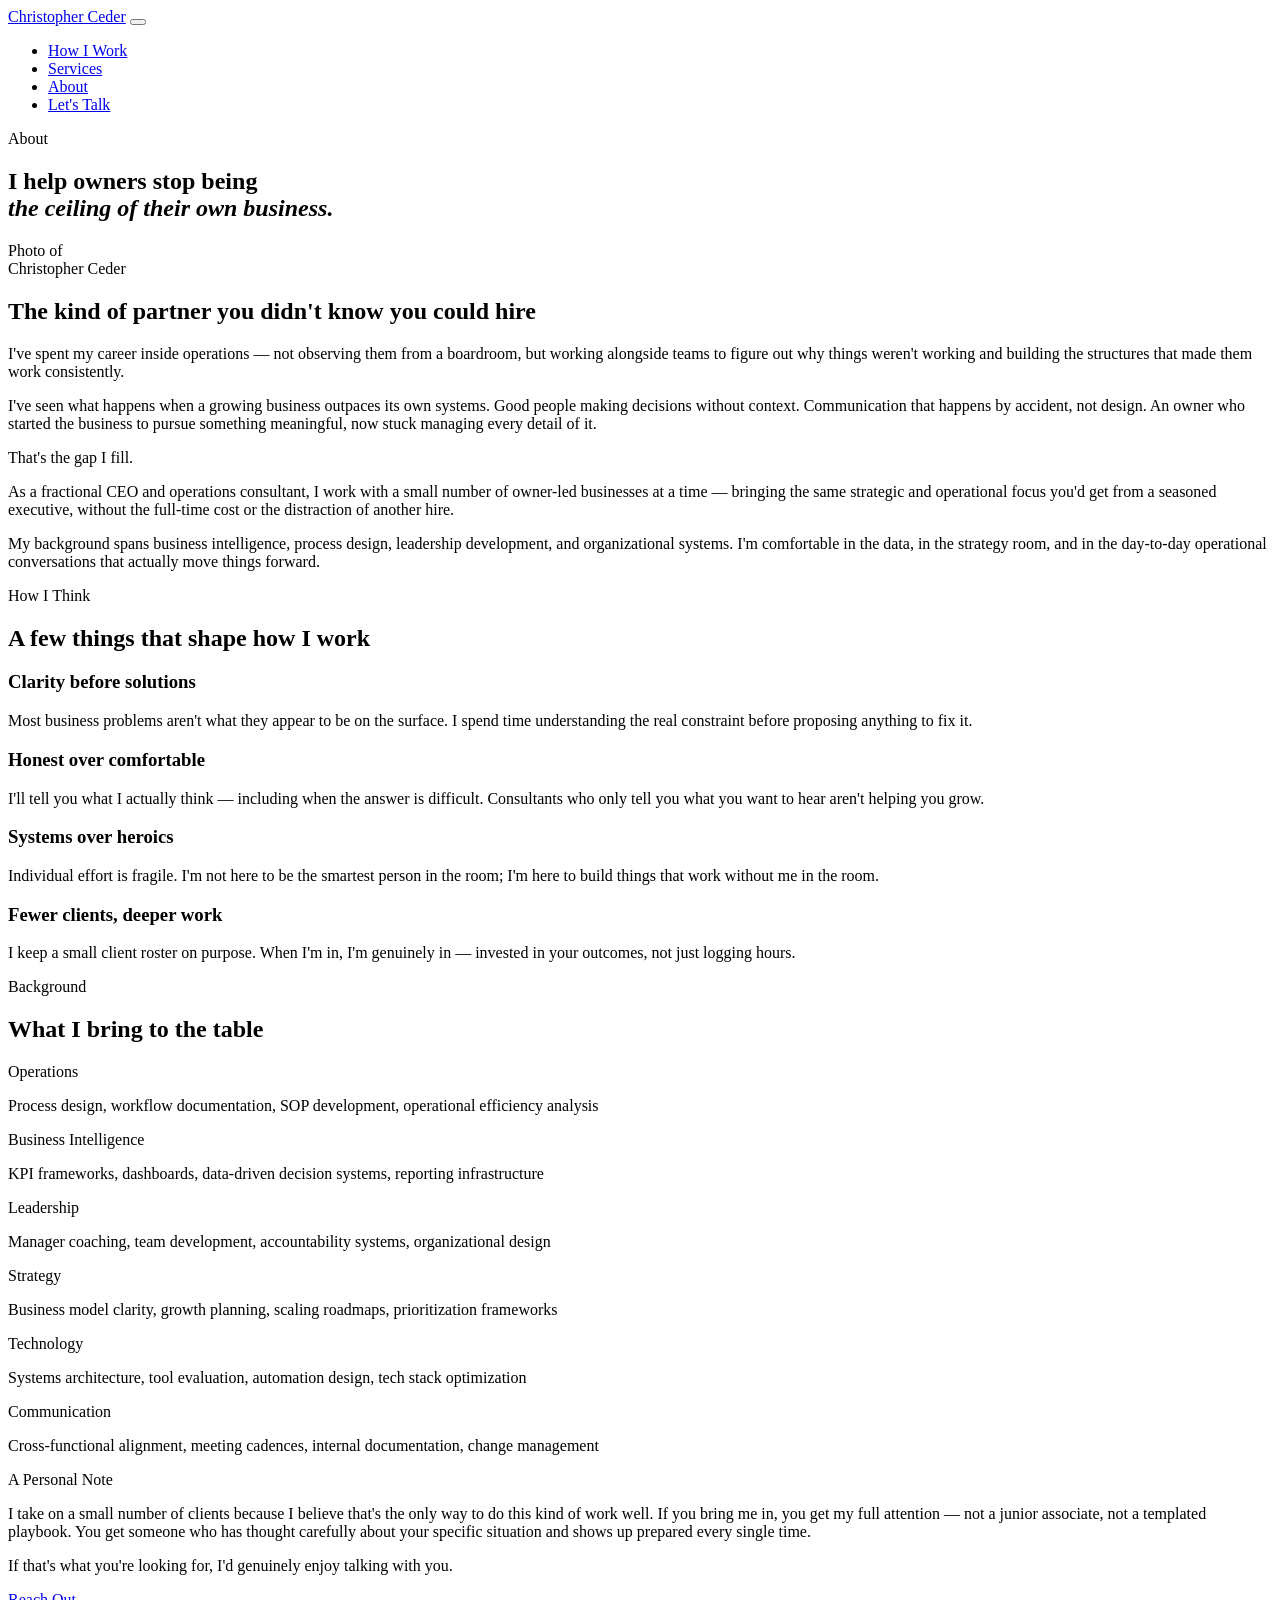
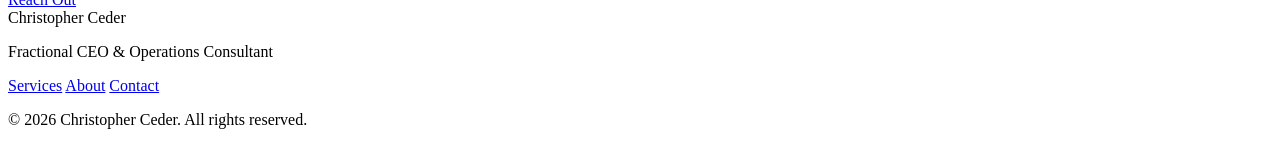
==== about.html @ 03331982 "Add files via upload" ====
<!DOCTYPE html>
<html lang="en">
<head>
  <meta charset="UTF-8" />
  <meta name="viewport" content="width=device-width, initial-scale=1.0" />
  <title>About — Christopher Ceder</title>
  <meta name="description" content="Learn about Christopher Ceder's background in operations, leadership, and fractional executive consulting." />
  <link rel="stylesheet" href="css/style.css" />
  <link rel="preconnect" href="https://fonts.googleapis.com" />
  <link rel="preconnect" href="https://fonts.gstatic.com" crossorigin />
  <link href="https://fonts.googleapis.com/css2?family=Fraunces:ital,opsz,wght@0,9..144,300;0,9..144,400;0,9..144,600;1,9..144,300&family=Inter:wght@400;500;600&display=swap" rel="stylesheet" />
</head>
<body>

  <header class="nav-wrap" id="nav">
    <nav class="nav-inner">
      <a href="index.html" class="logo">Christopher Ceder</a>
      <button class="nav-toggle" aria-label="Open menu" aria-expanded="false">
        <span></span><span></span><span></span>
      </button>
      <ul class="nav-links">
        <li><a href="index.html#how-i-work">How I Work</a></li>
        <li><a href="services.html">Services</a></li>
        <li><a href="about.html" class="active">About</a></li>
        <li><a href="contact.html" class="nav-cta">Let's Talk</a></li>
      </ul>
    </nav>
  </header>

  <main>

    <section class="page-hero">
      <div class="container">
        <p class="eyebrow">About</p>
        <h1>I help owners stop being<br /><em>the ceiling of their own business.</em></h1>
      </div>
    </section>

    <section class="about-full">
      <div class="container">
        <div class="about-full-grid">
          <div class="about-full-img">
            <div class="img-frame large">
              <span>Photo of<br/>Christopher Ceder</span>
            </div>
          </div>
          <div class="about-full-text">
            <h2>The kind of partner you didn't know you could hire</h2>
            <p>I've spent my career inside operations — not observing them from a boardroom, but working alongside teams to figure out why things weren't working and building the structures that made them work consistently.</p>
            <p>I've seen what happens when a growing business outpaces its own systems. Good people making decisions without context. Communication that happens by accident, not design. An owner who started the business to pursue something meaningful, now stuck managing every detail of it.</p>
            <p>That's the gap I fill.</p>
            <p>As a fractional CEO and operations consultant, I work with a small number of owner-led businesses at a time — bringing the same strategic and operational focus you'd get from a seasoned executive, without the full-time cost or the distraction of another hire.</p>
            <p>My background spans business intelligence, process design, leadership development, and organizational systems. I'm comfortable in the data, in the strategy room, and in the day-to-day operational conversations that actually move things forward.</p>
          </div>
        </div>
      </div>
    </section>

    <!-- VALUES / PRINCIPLES -->
    <section class="principles">
      <div class="container">
        <div class="section-header">
          <p class="eyebrow">How I Think</p>
          <h2>A few things that shape how I work</h2>
        </div>
        <div class="principles-grid">
          <div class="principle-item">
            <h3>Clarity before solutions</h3>
            <p>Most business problems aren't what they appear to be on the surface. I spend time understanding the real constraint before proposing anything to fix it.</p>
          </div>
          <div class="principle-item">
            <h3>Honest over comfortable</h3>
            <p>I'll tell you what I actually think — including when the answer is difficult. Consultants who only tell you what you want to hear aren't helping you grow.</p>
          </div>
          <div class="principle-item">
            <h3>Systems over heroics</h3>
            <p>Individual effort is fragile. I'm not here to be the smartest person in the room; I'm here to build things that work without me in the room.</p>
          </div>
          <div class="principle-item">
            <h3>Fewer clients, deeper work</h3>
            <p>I keep a small client roster on purpose. When I'm in, I'm genuinely in — invested in your outcomes, not just logging hours.</p>
          </div>
        </div>
      </div>
    </section>

    <!-- WHAT I BRING -->
    <section class="what-i-bring">
      <div class="container">
        <div class="section-header">
          <p class="eyebrow">Background</p>
          <h2>What I bring to the table</h2>
        </div>
        <div class="bring-grid">
          <div class="bring-item">
            <span class="bring-label">Operations</span>
            <p>Process design, workflow documentation, SOP development, operational efficiency analysis</p>
          </div>
          <div class="bring-item">
            <span class="bring-label">Business Intelligence</span>
            <p>KPI frameworks, dashboards, data-driven decision systems, reporting infrastructure</p>
          </div>
          <div class="bring-item">
            <span class="bring-label">Leadership</span>
            <p>Manager coaching, team development, accountability systems, organizational design</p>
          </div>
          <div class="bring-item">
            <span class="bring-label">Strategy</span>
            <p>Business model clarity, growth planning, scaling roadmaps, prioritization frameworks</p>
          </div>
          <div class="bring-item">
            <span class="bring-label">Technology</span>
            <p>Systems architecture, tool evaluation, automation design, tech stack optimization</p>
          </div>
          <div class="bring-item">
            <span class="bring-label">Communication</span>
            <p>Cross-functional alignment, meeting cadences, internal documentation, change management</p>
          </div>
        </div>
      </div>
    </section>

    <!-- PERSONAL NOTE -->
    <section class="personal-note">
      <div class="container">
        <div class="note-inner">
          <p class="eyebrow">A Personal Note</p>
          <p>I take on a small number of clients because I believe that's the only way to do this kind of work well. If you bring me in, you get my full attention — not a junior associate, not a templated playbook. You get someone who has thought carefully about your specific situation and shows up prepared every single time.</p>
          <p>If that's what you're looking for, I'd genuinely enjoy talking with you.</p>
          <a href="contact.html" class="btn-primary">Reach Out</a>
        </div>
      </div>
    </section>

  </main>

  <footer class="site-footer">
    <div class="container footer-inner">
      <div class="footer-brand">
        <span class="logo">Christopher Ceder</span>
        <p>Fractional CEO &amp; Operations Consultant</p>
      </div>
      <nav class="footer-nav">
        <a href="services.html">Services</a>
        <a href="about.html">About</a>
        <a href="contact.html">Contact</a>
      </nav>
      <p class="footer-copy">© 2026 Christopher Ceder. All rights reserved.</p>
    </div>
  </footer>

  <script src="js/main.js"></script>
</body>
</html>
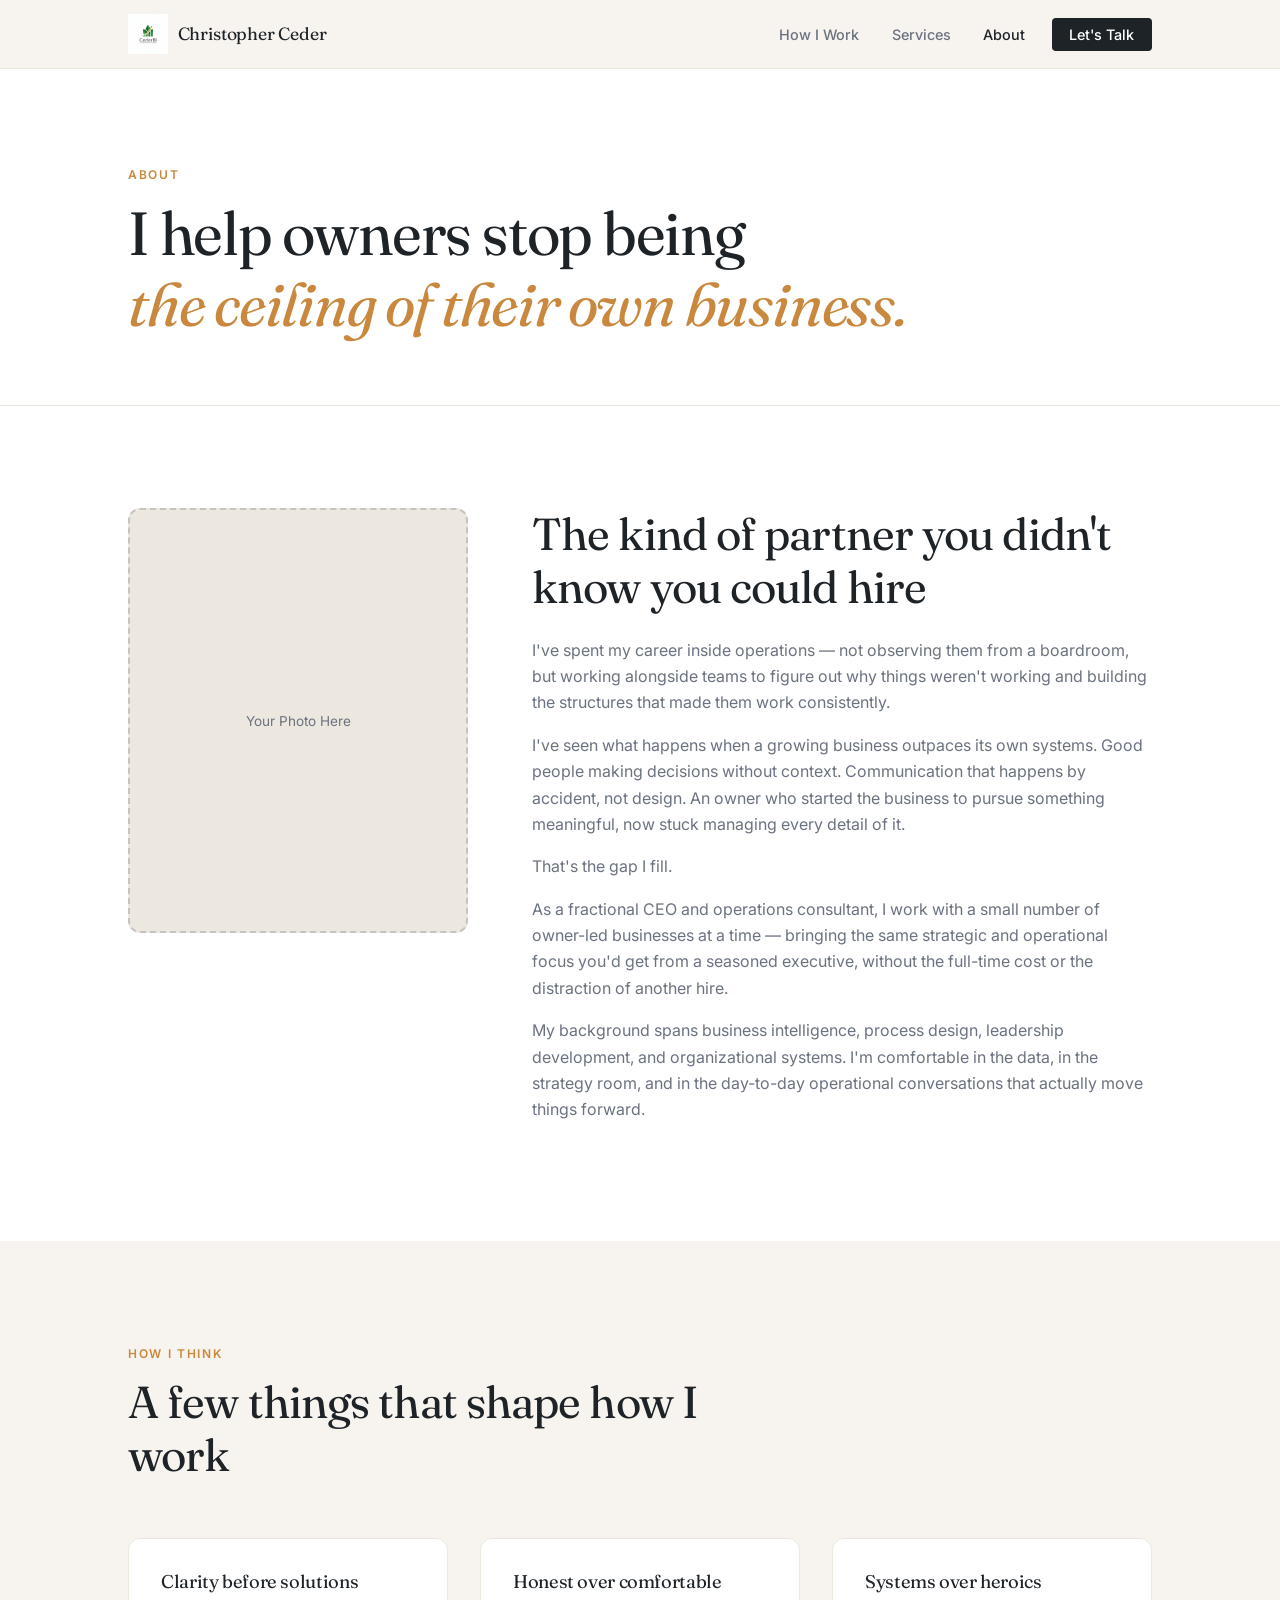
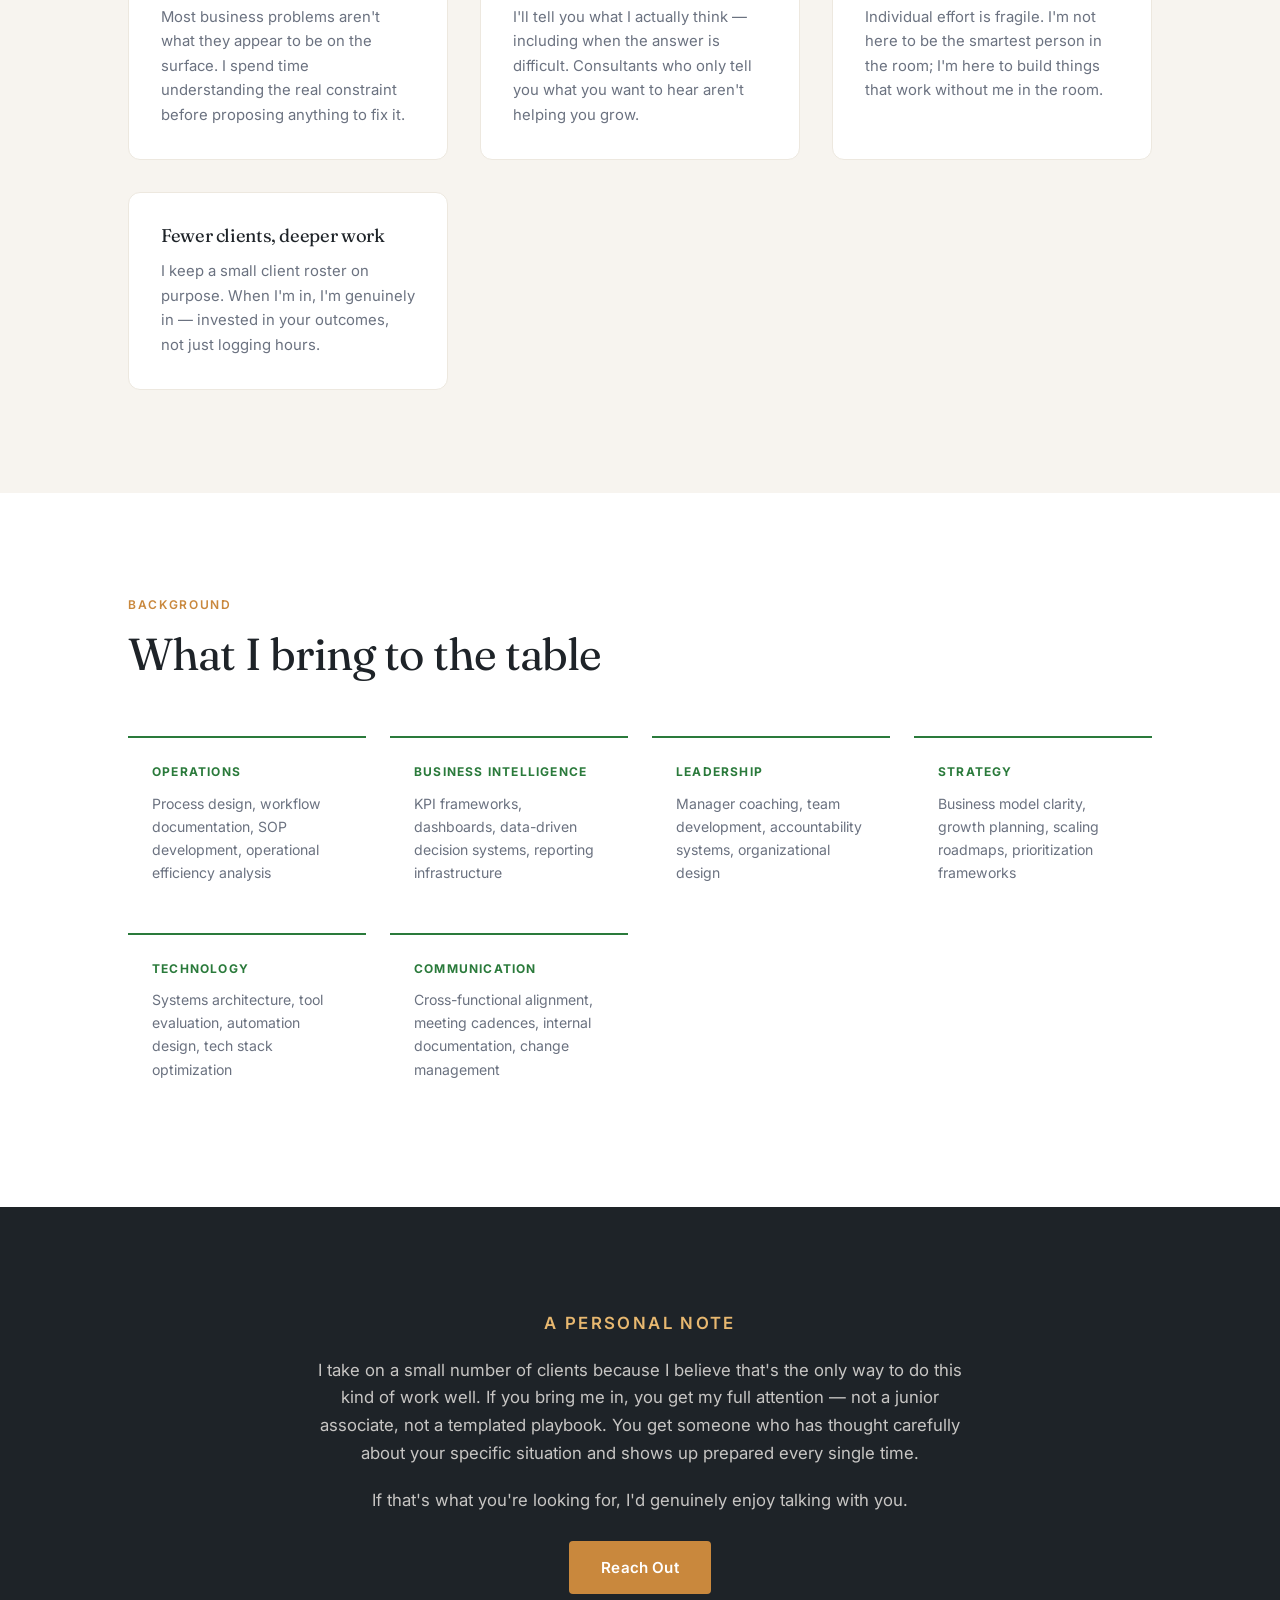
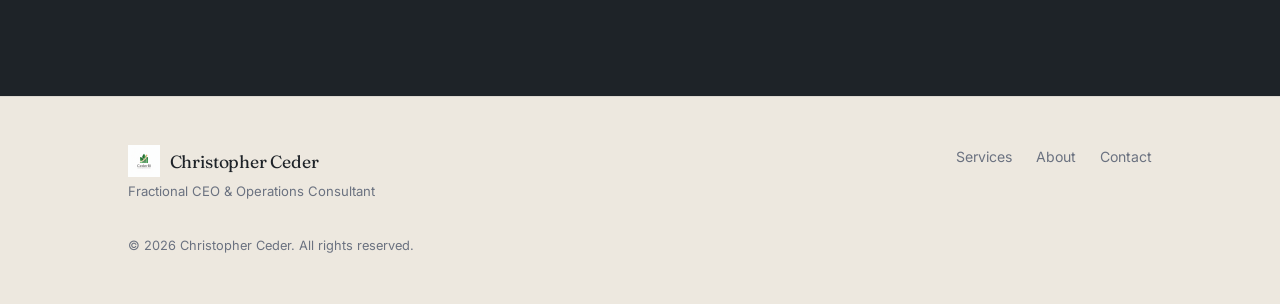
==== commit 38417a58: "Add files via upload" ====
--- a/about.html
+++ b/about.html
@@ -5,16 +5,846 @@
   <meta name="viewport" content="width=device-width, initial-scale=1.0" />
   <title>About — Christopher Ceder</title>
   <meta name="description" content="Learn about Christopher Ceder's background in operations, leadership, and fractional executive consulting." />
-  <link rel="stylesheet" href="css/style.css" />
   <link rel="preconnect" href="https://fonts.googleapis.com" />
   <link rel="preconnect" href="https://fonts.gstatic.com" crossorigin />
   <link href="https://fonts.googleapis.com/css2?family=Fraunces:ital,opsz,wght@0,9..144,300;0,9..144,400;0,9..144,600;1,9..144,300&family=Inter:wght@400;500;600&display=swap" rel="stylesheet" />
+  <style>
+/* =========================================================
+   CHRISTOPHER CEDER — SITE STYLESHEET
+   Palette: Warm ivory + deep slate + amber gold accent
+   Type: Fraunces (display) + Inter (body)
+   ========================================================= */
+
+/* RESET & BASE */
+*, *::before, *::after { box-sizing: border-box; margin: 0; padding: 0; }
+html { scroll-behavior: smooth; font-size: 16px; }
+
+:root {
+  --ivory:      #F7F4EF;
+  --ivory-dark: #EDE8DF;
+  --slate:      #1E2328;
+  --slate-mid:  #2E3640;
+  --stone:      #6B7280;
+  --gold:       #C9883D;
+  --gold-light: #E8B870;
+  --gold-bg:    #FDF6EC;
+  --white:      #FFFFFF;
+
+  --font-display: 'Fraunces', Georgia, serif;
+  --font-body:    'Inter', system-ui, sans-serif;
+
+  --max-w: 1120px;
+  --section-pad: clamp(4rem, 8vw, 7rem);
+  --radius: 4px;
+  --radius-lg: 12px;
+  --shadow: 0 2px 16px rgba(30,35,40,0.08);
+  --shadow-card: 0 4px 24px rgba(30,35,40,0.10);
+
+  --transition: 0.22s ease;
+}
+
+body {
+  font-family: var(--font-body);
+  background: var(--ivory);
+  color: var(--slate);
+  line-height: 1.65;
+  -webkit-font-smoothing: antialiased;
+}
+
+img { max-width: 100%; display: block; }
+a { color: inherit; text-decoration: none; }
+
+/* TYPOGRAPHY */
+h1, h2, h3, h4 {
+  font-family: var(--font-display);
+  font-weight: 400;
+  line-height: 1.18;
+  letter-spacing: -0.02em;
+}
+h1 { font-size: clamp(2.4rem, 5vw, 3.8rem); }
+h2 { font-size: clamp(1.8rem, 3.5vw, 2.8rem); }
+h3 { font-size: clamp(1.2rem, 2.2vw, 1.5rem); }
+h4 { font-size: 1.05rem; font-weight: 600; }
+
+em { font-style: italic; color: var(--gold); }
+
+p { color: var(--slate-mid); }
+
+.eyebrow {
+  font-family: var(--font-body);
+  font-size: 0.75rem;
+  font-weight: 600;
+  letter-spacing: 0.14em;
+  text-transform: uppercase;
+  color: var(--gold);
+  margin-bottom: 0.8rem;
+  display: block;
+}
+
+/* UTILITIES */
+.container {
+  width: 100%;
+  max-width: var(--max-w);
+  margin: 0 auto;
+  padding: 0 clamp(1.25rem, 4vw, 3rem);
+}
+
+.section-header {
+  max-width: 640px;
+  margin-bottom: 3.5rem;
+}
+.section-sub {
+  margin-top: 1rem;
+  font-size: 1.05rem;
+  color: var(--stone);
+}
+
+/* BUTTONS */
+.btn-primary {
+  display: inline-block;
+  background: var(--slate);
+  color: var(--white);
+  padding: 0.85rem 2rem;
+  border-radius: var(--radius);
+  font-family: var(--font-body);
+  font-size: 0.95rem;
+  font-weight: 600;
+  letter-spacing: 0.01em;
+  transition: background var(--transition), transform var(--transition);
+}
+.btn-primary:hover { background: var(--gold); transform: translateY(-1px); }
+
+.btn-ghost {
+  display: inline-block;
+  border: 1.5px solid var(--slate);
+  color: var(--slate);
+  padding: 0.8rem 1.9rem;
+  border-radius: var(--radius);
+  font-family: var(--font-body);
+  font-size: 0.95rem;
+  font-weight: 600;
+  transition: border-color var(--transition), color var(--transition), transform var(--transition);
+}
+.btn-ghost:hover { border-color: var(--gold); color: var(--gold); transform: translateY(-1px); }
+
+.btn-large { padding: 1rem 2.4rem; font-size: 1rem; }
+.btn-full { width: 100%; text-align: center; }
+
+/* ==========================
+   NAVIGATION
+   ========================== */
+.nav-wrap {
+  position: sticky;
+  top: 0;
+  z-index: 100;
+  background: rgba(247,244,239,0.92);
+  backdrop-filter: blur(12px);
+  -webkit-backdrop-filter: blur(12px);
+  border-bottom: 1px solid var(--ivory-dark);
+  transition: box-shadow var(--transition);
+}
+.nav-wrap.scrolled { box-shadow: var(--shadow); }
+
+.nav-inner {
+  max-width: var(--max-w);
+  margin: 0 auto;
+  padding: 0 clamp(1.25rem, 4vw, 3rem);
+  height: 68px;
+  display: flex;
+  align-items: center;
+  justify-content: space-between;
+  gap: 2rem;
+}
+
+.logo {
+  font-family: var(--font-display);
+  font-size: 1.15rem;
+  font-weight: 400;
+  color: var(--slate);
+  letter-spacing: -0.01em;
+  flex-shrink: 0;
+}
+
+.nav-links {
+  display: flex;
+  list-style: none;
+  gap: 0.25rem;
+  align-items: center;
+}
+.nav-links a {
+  font-size: 0.9rem;
+  font-weight: 500;
+  color: var(--stone);
+  padding: 0.5rem 0.9rem;
+  border-radius: var(--radius);
+  transition: color var(--transition), background var(--transition);
+}
+.nav-links a:hover, .nav-links a.active { color: var(--slate); }
+.nav-links .nav-cta {
+  background: var(--slate);
+  color: var(--white) !important;
+  padding: 0.5rem 1.1rem;
+  margin-left: 0.5rem;
+}
+.nav-links .nav-cta:hover { background: var(--gold); }
+
+.nav-toggle {
+  display: none;
+  flex-direction: column;
+  gap: 5px;
+  background: none;
+  border: none;
+  cursor: pointer;
+  padding: 0.25rem;
+}
+.nav-toggle span {
+  display: block;
+  width: 24px;
+  height: 2px;
+  background: var(--slate);
+  border-radius: 2px;
+  transition: transform var(--transition), opacity var(--transition);
+}
+
+/* ==========================
+   HERO
+   ========================== */
+.hero {
+  position: relative;
+  padding: clamp(5rem, 12vw, 9rem) 0 clamp(4rem, 9vw, 7rem);
+  overflow: hidden;
+}
+.hero-inner {
+  max-width: var(--max-w);
+  margin: 0 auto;
+  padding: 0 clamp(1.25rem, 4vw, 3rem);
+  position: relative;
+  z-index: 2;
+  max-width: 700px;
+}
+.hero h1 { margin-bottom: 1.4rem; }
+.hero-sub {
+  font-size: clamp(1rem, 1.6vw, 1.15rem);
+  color: var(--stone);
+  max-width: 560px;
+  margin-bottom: 2.4rem;
+}
+.hero-actions { display: flex; gap: 1rem; flex-wrap: wrap; }
+
+.hero-mark {
+  position: absolute;
+  right: -4%;
+  top: 50%;
+  transform: translateY(-50%);
+  width: clamp(280px, 40vw, 480px);
+  aspect-ratio: 1;
+  color: var(--ivory-dark);
+  opacity: 0.8;
+  pointer-events: none;
+  animation: slowSpin 60s linear infinite;
+}
+@keyframes slowSpin { to { transform: translateY(-50%) rotate(360deg); } }
+
+/* ==========================
+   TENSION QUOTE
+   ========================== */
+.tension {
+  background: var(--slate);
+  padding: 3rem 0;
+}
+.tension p {
+  font-family: var(--font-display);
+  font-size: clamp(1.3rem, 2.8vw, 2rem);
+  color: var(--ivory);
+  text-align: center;
+  font-weight: 300;
+}
+.tension em { color: var(--gold-light); }
+
+/* ==========================
+   HOW I WORK
+   ========================== */
+.how-i-work {
+  padding: var(--section-pad) 0;
+  background: var(--white);
+}
+
+.pillars {
+  display: grid;
+  grid-template-columns: repeat(auto-fit, minmax(280px, 1fr));
+  gap: 2rem;
+}
+.pillar {
+  padding: 2.4rem 2rem;
+  border: 1px solid var(--ivory-dark);
+  border-radius: var(--radius-lg);
+  transition: box-shadow var(--transition), border-color var(--transition);
+}
+.pillar:hover { box-shadow: var(--shadow-card); border-color: var(--gold-light); }
+.pillar-icon {
+  font-size: 1.8rem;
+  margin-bottom: 1.2rem;
+}
+.pillar h3 { margin-bottom: 0.75rem; }
+.pillar p { color: var(--stone); font-size: 0.95rem; }
+
+/* ==========================
+   SERVICES PREVIEW
+   ========================== */
+.services-preview {
+  padding: var(--section-pad) 0;
+  background: var(--ivory);
+}
+
+.service-cards {
+  display: grid;
+  grid-template-columns: repeat(auto-fit, minmax(300px, 1fr));
+  gap: 1.5rem;
+  margin-bottom: 2.5rem;
+}
+
+.service-card {
+  display: block;
+  padding: 2.2rem;
+  border-radius: var(--radius-lg);
+  border: 1px solid var(--ivory-dark);
+  background: var(--white);
+  transition: box-shadow var(--transition), border-color var(--transition), transform var(--transition);
+  cursor: pointer;
+}
+.service-card:hover {
+  box-shadow: var(--shadow-card);
+  border-color: var(--gold-light);
+  transform: translateY(-3px);
+}
+.service-card--featured {
+  border-color: var(--gold);
+  background: var(--gold-bg);
+}
+
+.card-tag {
+  display: inline-block;
+  font-size: 0.72rem;
+  font-weight: 600;
+  letter-spacing: 0.1em;
+  text-transform: uppercase;
+  color: var(--gold);
+  background: rgba(201,136,61,0.12);
+  padding: 0.25rem 0.65rem;
+  border-radius: 20px;
+  margin-bottom: 1rem;
+}
+.service-card h3 { margin-bottom: 0.8rem; font-size: 1.35rem; }
+.service-card p { font-size: 0.93rem; color: var(--stone); margin-bottom: 0.75rem; }
+.card-best { color: var(--slate-mid) !important; font-size: 0.88rem !important; }
+.card-link { font-size: 0.88rem; font-weight: 600; color: var(--gold); }
+
+.services-cta { text-align: center; }
+
+/* ==========================
+   PROOF / QUOTE
+   ========================== */
+.proof {
+  background: var(--gold-bg);
+  padding: var(--section-pad) 0;
+  border-top: 1px solid rgba(201,136,61,0.2);
+  border-bottom: 1px solid rgba(201,136,61,0.2);
+}
+.proof-inner { max-width: 760px; margin: 0 auto; text-align: center; }
+blockquote p {
+  font-family: var(--font-display);
+  font-size: clamp(1.2rem, 2.5vw, 1.7rem);
+  font-weight: 300;
+  font-style: italic;
+  color: var(--slate);
+  line-height: 1.5;
+  margin-bottom: 1.5rem;
+}
+blockquote cite {
+  font-family: var(--font-body);
+  font-size: 0.85rem;
+  color: var(--stone);
+  font-style: normal;
+}
+
+/* ==========================
+   WHO THIS IS FOR
+   ========================== */
+.who-for {
+  padding: var(--section-pad) 0;
+  background: var(--white);
+}
+.who-grid {
+  display: grid;
+  grid-template-columns: 1fr 1fr;
+  gap: 4rem;
+  align-items: center;
+}
+.who-text h2 { margin-bottom: 1.5rem; }
+.who-list {
+  list-style: none;
+  margin-bottom: 2rem;
+}
+.who-list li {
+  padding: 0.6rem 0;
+  border-bottom: 1px solid var(--ivory-dark);
+  color: var(--slate-mid);
+  font-size: 0.95rem;
+  display: flex;
+  gap: 0.75rem;
+}
+.who-list li::before {
+  content: "→";
+  color: var(--gold);
+  flex-shrink: 0;
+}
+
+.visual-box {
+  background: var(--ivory);
+  border: 1px solid var(--ivory-dark);
+  border-radius: var(--radius-lg);
+  padding: 2.4rem 2rem;
+  text-align: center;
+}
+.vb-label {
+  font-size: 0.72rem;
+  font-weight: 600;
+  letter-spacing: 0.12em;
+  text-transform: uppercase;
+  color: var(--stone);
+  margin-bottom: 1rem;
+}
+.vb-items {
+  display: flex;
+  flex-wrap: wrap;
+  gap: 0.5rem;
+  justify-content: center;
+  margin-bottom: 1rem;
+}
+.vb-items span {
+  padding: 0.4rem 0.9rem;
+  border-radius: 20px;
+  font-size: 0.85rem;
+  font-weight: 500;
+}
+.vb-items.before span { background: rgba(107,114,128,0.1); color: var(--stone); }
+.vb-items.after span { background: rgba(201,136,61,0.15); color: var(--gold); }
+.vb-arrow {
+  font-size: 1.5rem;
+  color: var(--gold);
+  margin: 0.75rem 0;
+}
+
+/* ==========================
+   ABOUT TEASER
+   ========================== */
+.about-teaser {
+  padding: var(--section-pad) 0;
+  background: var(--ivory);
+}
+.about-grid {
+  display: grid;
+  grid-template-columns: 1fr 1.5fr;
+  gap: 4rem;
+  align-items: center;
+}
+.img-frame {
+  background: var(--ivory-dark);
+  border-radius: var(--radius-lg);
+  aspect-ratio: 3/4;
+  display: flex;
+  align-items: center;
+  justify-content: center;
+  text-align: center;
+  color: var(--stone);
+  font-size: 0.85rem;
+  border: 2px dashed rgba(107,114,128,0.3);
+}
+.img-frame.large { aspect-ratio: 4/5; }
+.about-text h2 { margin-bottom: 1.4rem; }
+.about-text p { margin-bottom: 1rem; color: var(--stone); }
+.about-text .btn-ghost { margin-top: 0.5rem; }
+
+/* ==========================
+   CTA STRIP
+   ========================== */
+.cta-strip {
+  background: var(--slate);
+  padding: var(--section-pad) 0;
+  text-align: center;
+}
+.cta-strip h2 { color: var(--ivory); margin-bottom: 1rem; }
+.cta-strip p { color: rgba(247,244,239,0.7); max-width: 560px; margin: 0 auto 2.5rem; font-size: 1.05rem; }
+.cta-strip .btn-primary { background: var(--gold); }
+.cta-strip .btn-primary:hover { background: var(--gold-light); }
+
+/* ==========================
+   FOOTER
+   ========================== */
+.site-footer {
+  background: var(--ivory-dark);
+  border-top: 1px solid rgba(30,35,40,0.08);
+  padding: 3rem 0;
+}
+.footer-inner {
+  display: flex;
+  flex-wrap: wrap;
+  gap: 2rem;
+  align-items: flex-start;
+  justify-content: space-between;
+}
+.footer-brand .logo { font-size: 1rem; }
+.footer-brand p { font-size: 0.82rem; color: var(--stone); margin-top: 0.25rem; }
+.footer-nav {
+  display: flex;
+  gap: 1.5rem;
+  align-items: center;
+  flex-wrap: wrap;
+}
+.footer-nav a { font-size: 0.88rem; color: var(--stone); transition: color var(--transition); }
+.footer-nav a:hover { color: var(--slate); }
+.footer-copy { font-size: 0.8rem; color: var(--stone); width: 100%; }
+
+/* ==========================
+   PAGE HERO (inner pages)
+   ========================== */
+.page-hero {
+  padding: clamp(3.5rem, 8vw, 6rem) 0 clamp(2.5rem, 5vw, 4rem);
+  background: var(--white);
+  border-bottom: 1px solid var(--ivory-dark);
+}
+.page-hero h1 { margin-top: 0.5rem; }
+.page-hero .hero-sub {
+  font-size: 1.05rem;
+  color: var(--stone);
+  max-width: 600px;
+  margin-top: 1.2rem;
+}
+
+/* ==========================
+   SERVICES DETAIL
+   ========================== */
+.service-detail { padding: var(--section-pad) 0; }
+.service-detail:nth-child(odd) { background: var(--white); }
+.service-detail:nth-child(even) { background: var(--ivory); }
+
+.service-detail-grid {
+  display: grid;
+  grid-template-columns: 1fr 340px;
+  gap: 4rem;
+  align-items: start;
+}
+.service-detail-text h2 { margin: 0.6rem 0 0.4rem; }
+.service-price {
+  font-size: 0.88rem;
+  color: var(--stone);
+  margin-bottom: 1.5rem;
+  font-style: italic;
+}
+.service-detail-text p { margin-bottom: 1rem; color: var(--stone); }
+.service-detail-text h4 { margin: 1.5rem 0 0.75rem; color: var(--slate); }
+.service-list {
+  list-style: none;
+  margin-bottom: 1.5rem;
+}
+.service-list li {
+  padding: 0.5rem 0;
+  border-bottom: 1px solid var(--ivory-dark);
+  color: var(--slate-mid);
+  font-size: 0.93rem;
+  display: flex;
+  gap: 0.7rem;
+}
+.service-list li::before { content: "✓"; color: var(--gold); flex-shrink: 0; }
+
+.aside-card {
+  background: var(--ivory);
+  border: 1px solid var(--ivory-dark);
+  border-radius: var(--radius-lg);
+  padding: 2rem;
+  position: sticky;
+  top: 88px;
+}
+.aside-card h4 { margin-bottom: 1rem; }
+.aside-card ul { list-style: none; }
+.aside-card li {
+  padding: 0.55rem 0;
+  border-bottom: 1px solid var(--ivory-dark);
+  font-size: 0.9rem;
+  color: var(--stone);
+  display: flex;
+  gap: 0.6rem;
+}
+.aside-card li::before { content: "·"; color: var(--gold); font-size: 1.2rem; line-height: 1; }
+
+.service-divider { padding: 0; }
+.service-divider hr { border: none; border-top: 1px solid var(--ivory-dark); }
+
+/* ==========================
+   FAQ
+   ========================== */
+.faq-section {
+  padding: var(--section-pad) 0;
+  background: var(--gold-bg);
+}
+.faq-list { max-width: 760px; }
+.faq-item { border-bottom: 1px solid rgba(201,136,61,0.25); }
+.faq-q {
+  width: 100%;
+  text-align: left;
+  background: none;
+  border: none;
+  padding: 1.3rem 0;
+  font-family: var(--font-body);
+  font-size: 1rem;
+  font-weight: 600;
+  color: var(--slate);
+  cursor: pointer;
+  display: flex;
+  justify-content: space-between;
+  align-items: center;
+  gap: 1rem;
+}
+.faq-q::after {
+  content: "+";
+  font-size: 1.3rem;
+  color: var(--gold);
+  flex-shrink: 0;
+  transition: transform var(--transition);
+}
+.faq-q[aria-expanded="true"]::after { transform: rotate(45deg); }
+.faq-a {
+  display: none;
+  padding-bottom: 1.3rem;
+}
+.faq-a.open { display: block; }
+.faq-a p { color: var(--stone); font-size: 0.95rem; }
+
+/* ==========================
+   ABOUT FULL PAGE
+   ========================== */
+.about-full {
+  padding: var(--section-pad) 0;
+  background: var(--white);
+}
+.about-full-grid {
+  display: grid;
+  grid-template-columns: 340px 1fr;
+  gap: 4rem;
+  align-items: start;
+}
+.about-full-text h2 { margin-bottom: 1.4rem; }
+.about-full-text p { margin-bottom: 1rem; color: var(--stone); }
+
+.principles {
+  padding: var(--section-pad) 0;
+  background: var(--ivory);
+}
+.principles-grid {
+  display: grid;
+  grid-template-columns: repeat(auto-fit, minmax(240px, 1fr));
+  gap: 2rem;
+}
+.principle-item {
+  padding: 2rem;
+  background: var(--white);
+  border: 1px solid var(--ivory-dark);
+  border-radius: var(--radius-lg);
+}
+.principle-item h3 { margin-bottom: 0.75rem; font-size: 1.15rem; }
+.principle-item p { font-size: 0.93rem; color: var(--stone); }
+
+.what-i-bring {
+  padding: var(--section-pad) 0;
+  background: var(--white);
+}
+.bring-grid {
+  display: grid;
+  grid-template-columns: repeat(auto-fit, minmax(220px, 1fr));
+  gap: 1.5rem;
+}
+.bring-item {
+  padding: 1.5rem;
+  border-top: 2px solid var(--gold);
+}
+.bring-label {
+  display: block;
+  font-size: 0.75rem;
+  font-weight: 700;
+  letter-spacing: 0.1em;
+  text-transform: uppercase;
+  color: var(--gold);
+  margin-bottom: 0.6rem;
+}
+.bring-item p { font-size: 0.88rem; color: var(--stone); }
+
+.personal-note {
+  padding: var(--section-pad) 0;
+  background: var(--slate);
+}
+.note-inner {
+  max-width: 680px;
+  margin: 0 auto;
+  text-align: center;
+}
+.note-inner .eyebrow { color: var(--gold-light); }
+.note-inner p { color: rgba(247,244,239,0.78); margin-bottom: 1.2rem; font-size: 1.05rem; }
+.note-inner .btn-primary { background: var(--gold); margin-top: 0.5rem; }
+.note-inner .btn-primary:hover { background: var(--gold-light); }
+
+/* ==========================
+   CONTACT PAGE
+   ========================== */
+.contact-hero {
+  padding: clamp(3rem, 7vw, 6rem) 0 var(--section-pad);
+}
+.contact-grid {
+  display: grid;
+  grid-template-columns: 1fr 1.2fr;
+  gap: 5rem;
+  align-items: start;
+}
+.contact-text h1 { margin: 0.5rem 0 1.2rem; }
+.contact-text p { color: var(--stone); margin-bottom: 1rem; font-size: 0.98rem; }
+
+.contact-direct { margin-top: 2.5rem; }
+.contact-direct-label {
+  font-size: 0.78rem;
+  font-weight: 600;
+  letter-spacing: 0.1em;
+  text-transform: uppercase;
+  color: var(--stone);
+  margin-bottom: 0.75rem;
+}
+.contact-link {
+  display: block;
+  color: var(--slate);
+  font-weight: 500;
+  padding: 0.65rem 0;
+  border-bottom: 1px solid var(--ivory-dark);
+  transition: color var(--transition);
+  font-size: 0.95rem;
+}
+.contact-link:hover { color: var(--gold); }
+
+.contact-form-wrap {
+  background: var(--white);
+  border: 1px solid var(--ivory-dark);
+  border-radius: var(--radius-lg);
+  padding: 2.5rem 2.2rem;
+  box-shadow: var(--shadow-card);
+}
+.contact-form { display: flex; flex-direction: column; gap: 1.4rem; }
+.form-row { display: flex; flex-direction: column; gap: 0.4rem; }
+.form-row label {
+  font-size: 0.85rem;
+  font-weight: 600;
+  color: var(--slate);
+}
+.form-row input,
+.form-row textarea,
+.form-row select {
+  width: 100%;
+  padding: 0.75rem 1rem;
+  border: 1.5px solid var(--ivory-dark);
+  border-radius: var(--radius);
+  font-family: var(--font-body);
+  font-size: 0.93rem;
+  color: var(--slate);
+  background: var(--ivory);
+  transition: border-color var(--transition), box-shadow var(--transition);
+  outline: none;
+  appearance: none;
+}
+.form-row input:focus,
+.form-row textarea:focus,
+.form-row select:focus {
+  border-color: var(--gold);
+  box-shadow: 0 0 0 3px rgba(201,136,61,0.12);
+}
+.form-row textarea { resize: vertical; min-height: 110px; }
+.form-note {
+  text-align: center;
+  font-size: 0.82rem;
+  color: var(--stone);
+  margin-top: -0.5rem;
+}
+
+/* ==========================
+   RESPONSIVE
+   ========================== */
+@media (max-width: 900px) {
+  .who-grid,
+  .about-grid,
+  .about-full-grid,
+  .service-detail-grid,
+  .contact-grid {
+    grid-template-columns: 1fr;
+    gap: 2.5rem;
+  }
+  .hero-mark { display: none; }
+  .who-visual { order: -1; }
+  .aside-card { position: static; }
+  .about-full-img .img-frame { max-width: 320px; aspect-ratio: 1/1; }
+}
+
+@media (max-width: 640px) {
+  .nav-links {
+    display: none;
+    position: absolute;
+    top: 68px;
+    left: 0;
+    right: 0;
+    background: var(--ivory);
+    border-bottom: 1px solid var(--ivory-dark);
+    flex-direction: column;
+    padding: 1rem;
+    gap: 0.25rem;
+  }
+  .nav-links.open { display: flex; }
+  .nav-links a { display: block; padding: 0.75rem 1rem; }
+  .nav-toggle { display: flex; }
+
+  .hero-actions { flex-direction: column; }
+  .hero-actions .btn-primary,
+  .hero-actions .btn-ghost { text-align: center; }
+
+  .service-cards { grid-template-columns: 1fr; }
+  .pillars { grid-template-columns: 1fr; }
+  .principles-grid { grid-template-columns: 1fr; }
+  .bring-grid { grid-template-columns: 1fr 1fr; }
+  .footer-inner { flex-direction: column; }
+}
+
+@media (prefers-reduced-motion: reduce) {
+  *, *::before, *::after { animation-duration: 0.01ms !important; transition-duration: 0.01ms !important; }
+}
+
+/* Logo image in nav */
+.logo { display: flex; align-items: center; gap: 0.6rem; }
+.logo-img { height: 40px; width: auto; display: block; }
+.logo-text { font-family: var(--font-display); font-size: 1.1rem; font-weight: 400; color: var(--slate); letter-spacing: -0.01em; }
+
+/* Green accent from logo */
+:root { --green: #2A7A3B; --green-light: #3E9B51; }
+
+.pillar-icon { color: var(--green); }
+.service-card--featured { border-color: var(--green) !important; }
+.who-list li::before { color: var(--green); }
+.service-list li::before { color: var(--green); }
+.bring-item { border-top-color: var(--green); }
+.bring-label { color: var(--green); }
+.tension { background: var(--green); }
+
+  </style>
 </head>
 <body>
-
   <header class="nav-wrap" id="nav">
     <nav class="nav-inner">
-      <a href="index.html" class="logo">Christopher Ceder</a>
+      <a href="index.html" class="logo">
+        <img src="logo.png" alt="CederBI Logo" class="logo-img" />
+        <span class="logo-text">Christopher Ceder</span>
+      </a>
       <button class="nav-toggle" aria-label="Open menu" aria-expanded="false">
         <span></span><span></span><span></span>
       </button>
@@ -28,7 +858,6 @@
   </header>
 
   <main>
-
     <section class="page-hero">
       <div class="container">
         <p class="eyebrow">About</p>
@@ -40,9 +869,7 @@
       <div class="container">
         <div class="about-full-grid">
           <div class="about-full-img">
-            <div class="img-frame large">
-              <span>Photo of<br/>Christopher Ceder</span>
-            </div>
+            <div class="img-frame large"><span>Your Photo Here</span></div>
           </div>
           <div class="about-full-text">
             <h2>The kind of partner you didn't know you could hire</h2>
@@ -56,7 +883,6 @@
       </div>
     </section>
 
-    <!-- VALUES / PRINCIPLES -->
     <section class="principles">
       <div class="container">
         <div class="section-header">
@@ -84,7 +910,6 @@
       </div>
     </section>
 
-    <!-- WHAT I BRING -->
     <section class="what-i-bring">
       <div class="container">
         <div class="section-header">
@@ -120,7 +945,6 @@
       </div>
     </section>
 
-    <!-- PERSONAL NOTE -->
     <section class="personal-note">
       <div class="container">
         <div class="note-inner">
@@ -131,13 +955,15 @@
         </div>
       </div>
     </section>
-
   </main>
 
   <footer class="site-footer">
     <div class="container footer-inner">
       <div class="footer-brand">
-        <span class="logo">Christopher Ceder</span>
+        <a href="index.html" class="logo">
+          <img src="logo.png" alt="CederBI Logo" class="logo-img" style="height:32px;" />
+          <span class="logo-text">Christopher Ceder</span>
+        </a>
         <p>Fractional CEO &amp; Operations Consultant</p>
       </div>
       <nav class="footer-nav">
@@ -148,7 +974,61 @@
       <p class="footer-copy">© 2026 Christopher Ceder. All rights reserved.</p>
     </div>
   </footer>
-
-  <script src="js/main.js"></script>
+  <script>
+// NAV: scroll shadow
+const nav = document.getElementById('nav');
+if (nav) {
+  window.addEventListener('scroll', () => {
+    nav.classList.toggle('scrolled', window.scrollY > 20);
+  }, { passive: true });
+}
+
+// NAV: mobile toggle
+const toggle = document.querySelector('.nav-toggle');
+const links  = document.querySelector('.nav-links');
+if (toggle && links) {
+  toggle.addEventListener('click', () => {
+    const open = links.classList.toggle('open');
+    toggle.setAttribute('aria-expanded', open);
+  });
+  // Close on link click
+  links.querySelectorAll('a').forEach(a => {
+    a.addEventListener('click', () => {
+      links.classList.remove('open');
+      toggle.setAttribute('aria-expanded', 'false');
+    });
+  });
+}
+
+// FAQ accordion
+document.querySelectorAll('.faq-q').forEach(btn => {
+  btn.addEventListener('click', () => {
+    const answer  = btn.nextElementSibling;
+    const isOpen  = btn.getAttribute('aria-expanded') === 'true';
+    // Close all
+    document.querySelectorAll('.faq-q').forEach(b => {
+      b.setAttribute('aria-expanded', 'false');
+      b.nextElementSibling.classList.remove('open');
+    });
+    // Open if was closed
+    if (!isOpen) {
+      btn.setAttribute('aria-expanded', 'true');
+      answer.classList.add('open');
+    }
+  });
+});
+
+// Smooth scroll for anchor links
+document.querySelectorAll('a[href^="#"]').forEach(a => {
+  a.addEventListener('click', e => {
+    const target = document.querySelector(a.getAttribute('href'));
+    if (target) {
+      e.preventDefault();
+      target.scrollIntoView({ behavior: 'smooth', block: 'start' });
+    }
+  });
+});
+
+  </script>
 </body>
 </html>
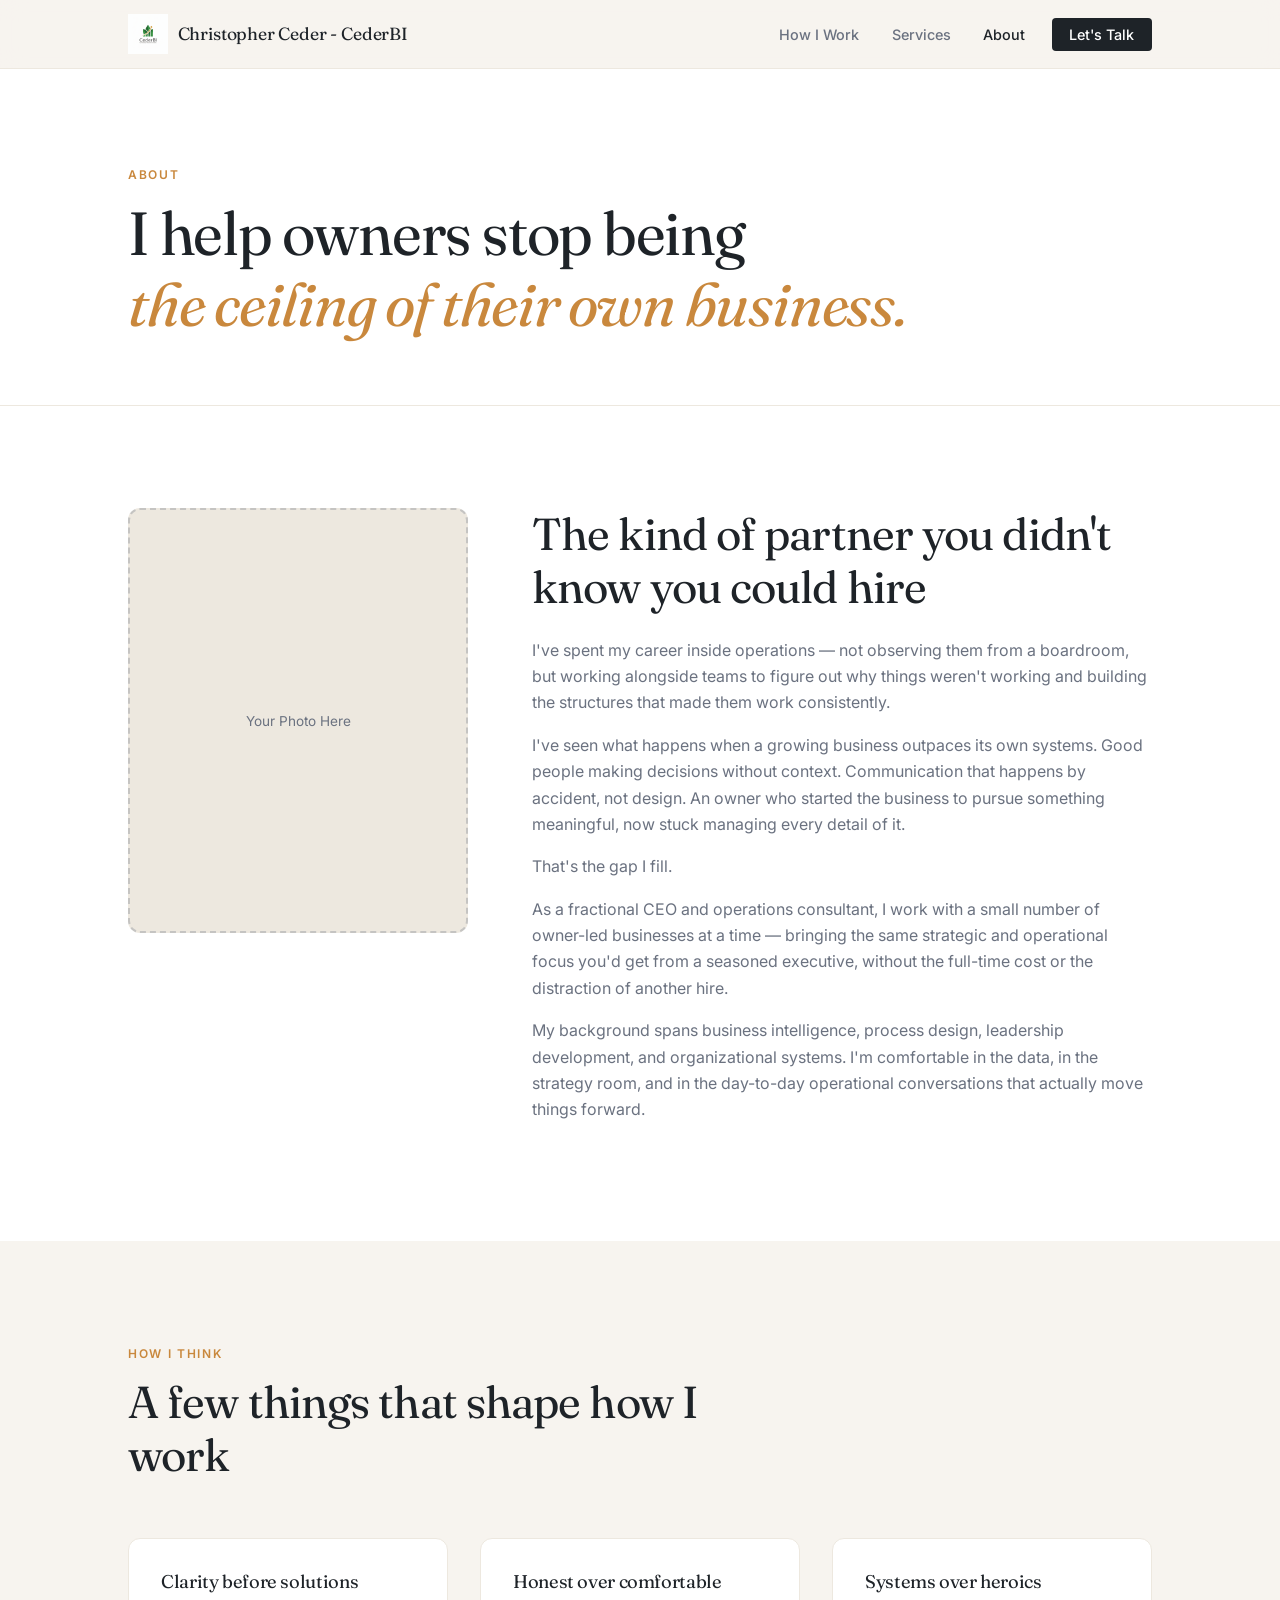
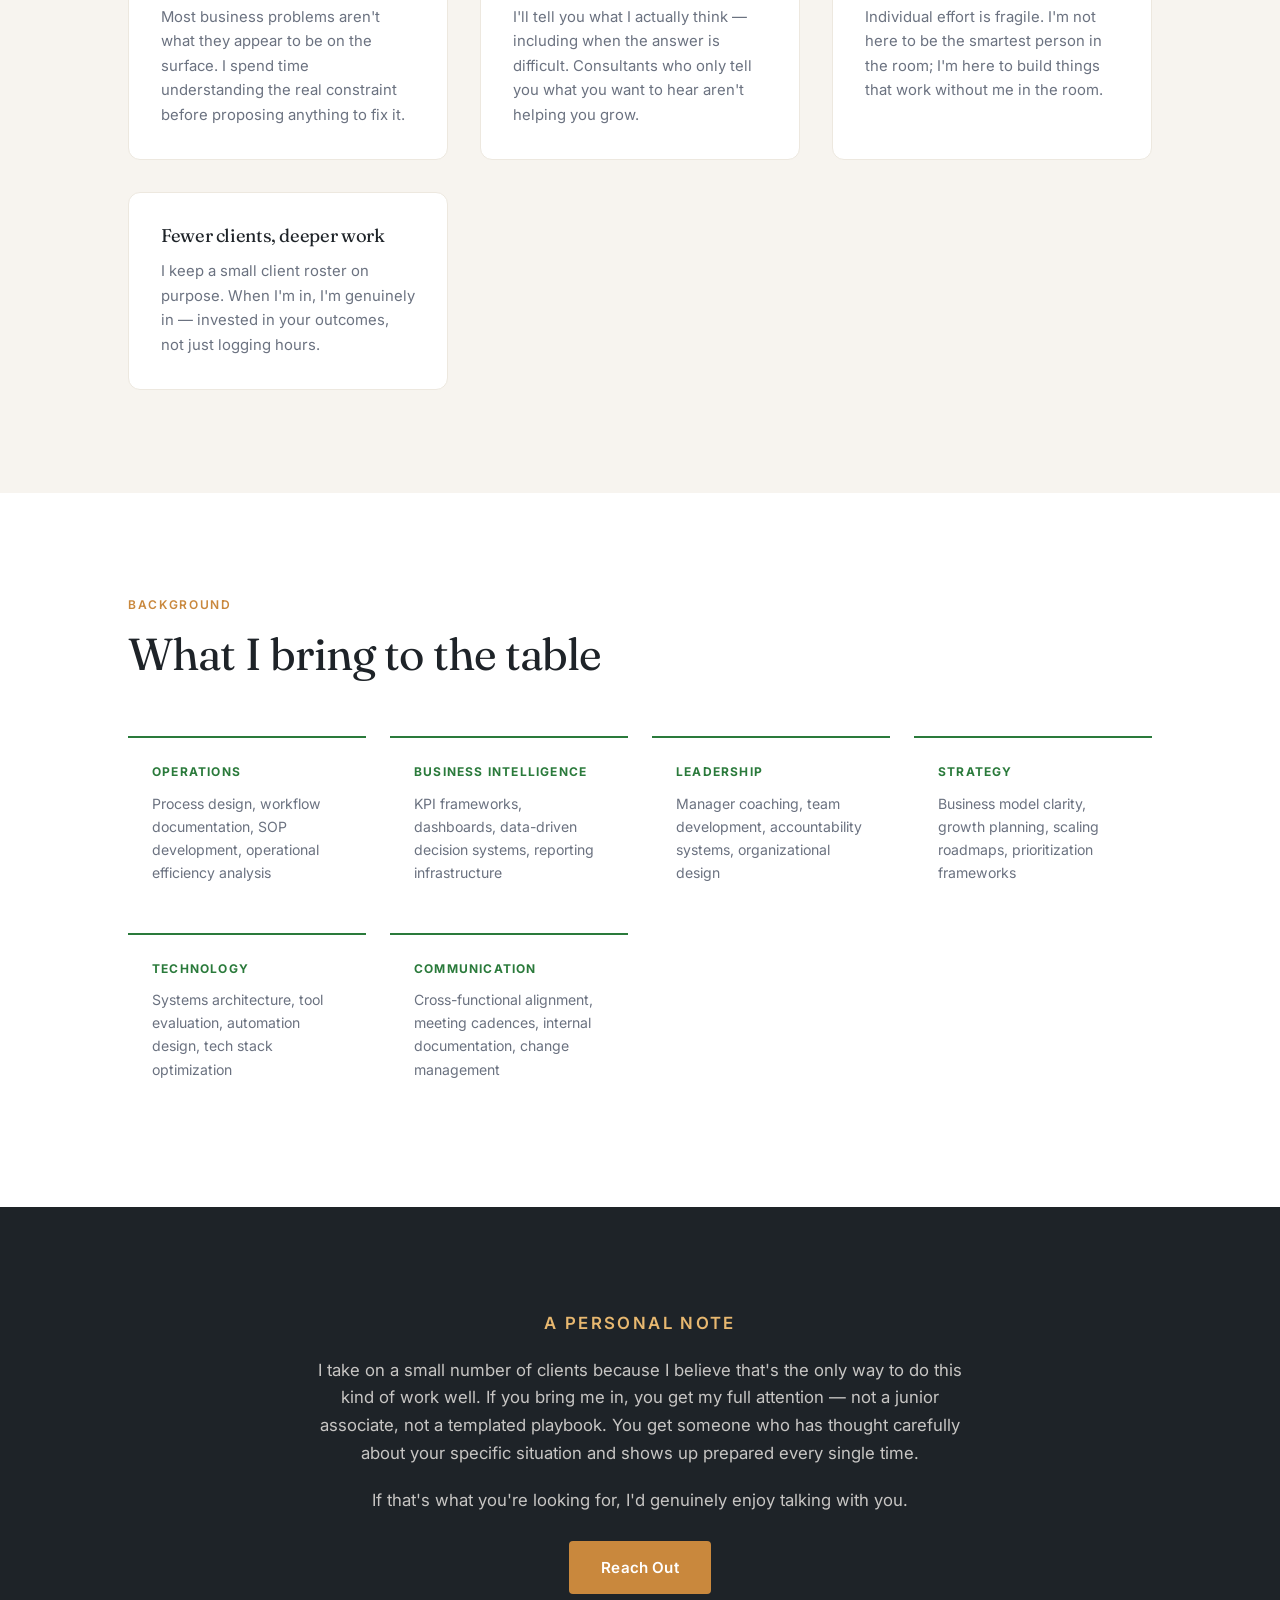
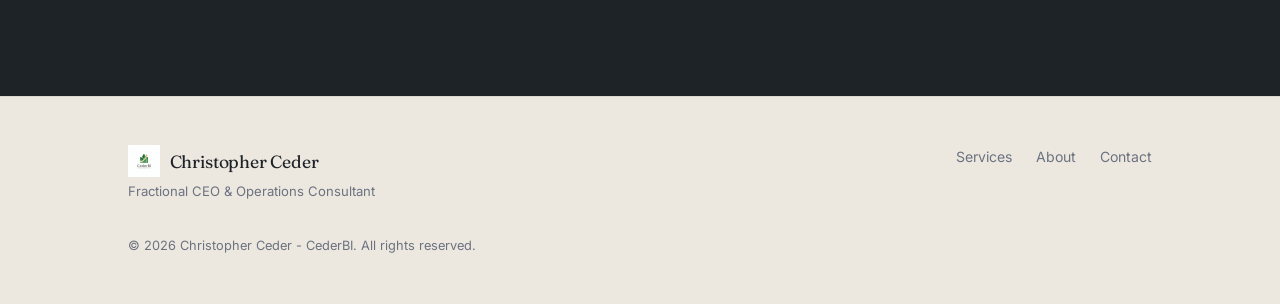
==== commit 6c4a5788: "Update about.html" ====
--- a/about.html
+++ b/about.html
@@ -8,6 +8,7 @@
   <link rel="preconnect" href="https://fonts.googleapis.com" />
   <link rel="preconnect" href="https://fonts.gstatic.com" crossorigin />
   <link href="https://fonts.googleapis.com/css2?family=Fraunces:ital,opsz,wght@0,9..144,300;0,9..144,400;0,9..144,600;1,9..144,300&family=Inter:wght@400;500;600&display=swap" rel="stylesheet" />
+  <link rel="icon" type="image/png" href="favicon.png" />  
   <style>
 /* =========================================================
    CHRISTOPHER CEDER — SITE STYLESHEET
@@ -843,7 +844,7 @@
     <nav class="nav-inner">
       <a href="index.html" class="logo">
         <img src="logo.png" alt="CederBI Logo" class="logo-img" />
-        <span class="logo-text">Christopher Ceder</span>
+        <span class="logo-text">Christopher Ceder - CederBI</span>
       </a>
       <button class="nav-toggle" aria-label="Open menu" aria-expanded="false">
         <span></span><span></span><span></span>
@@ -971,7 +972,7 @@
         <a href="about.html">About</a>
         <a href="contact.html">Contact</a>
       </nav>
-      <p class="footer-copy">© 2026 Christopher Ceder. All rights reserved.</p>
+      <p class="footer-copy">© 2026 Christopher Ceder - CederBI. All rights reserved.</p>
     </div>
   </footer>
   <script>
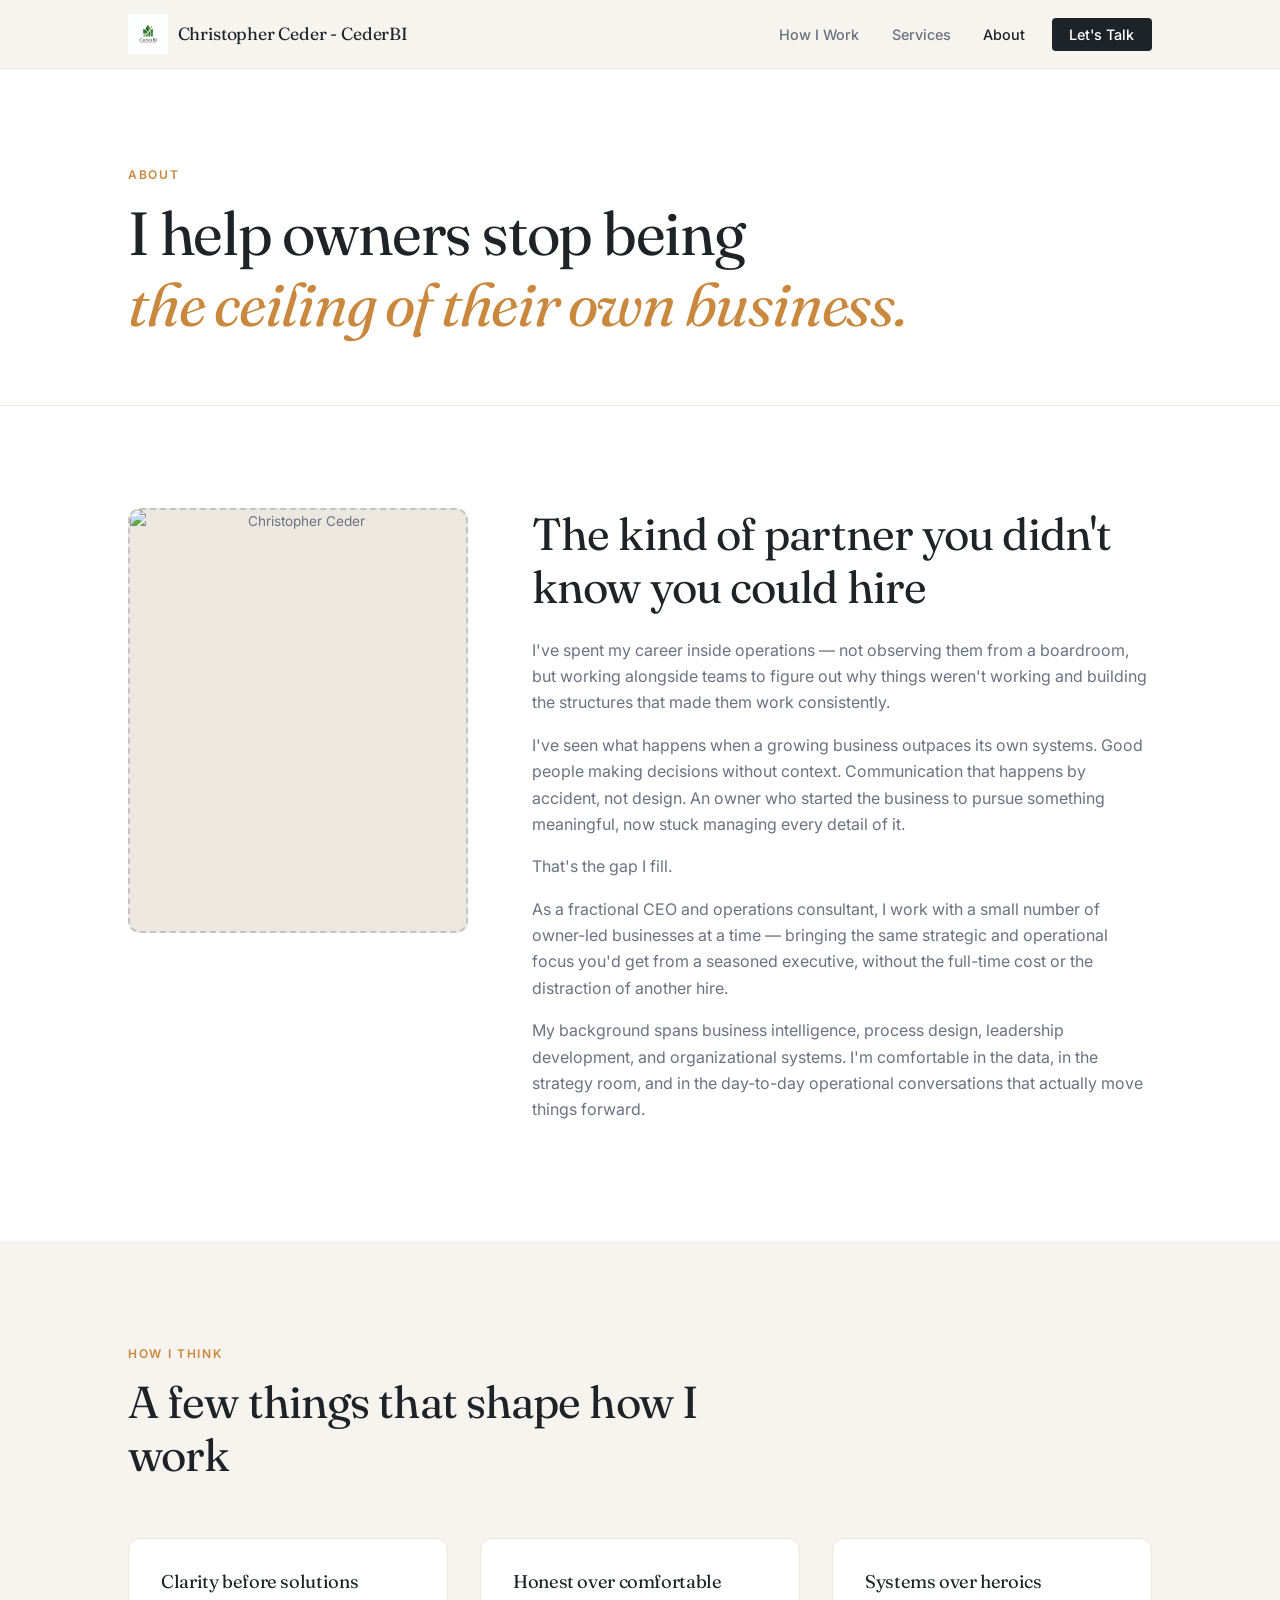
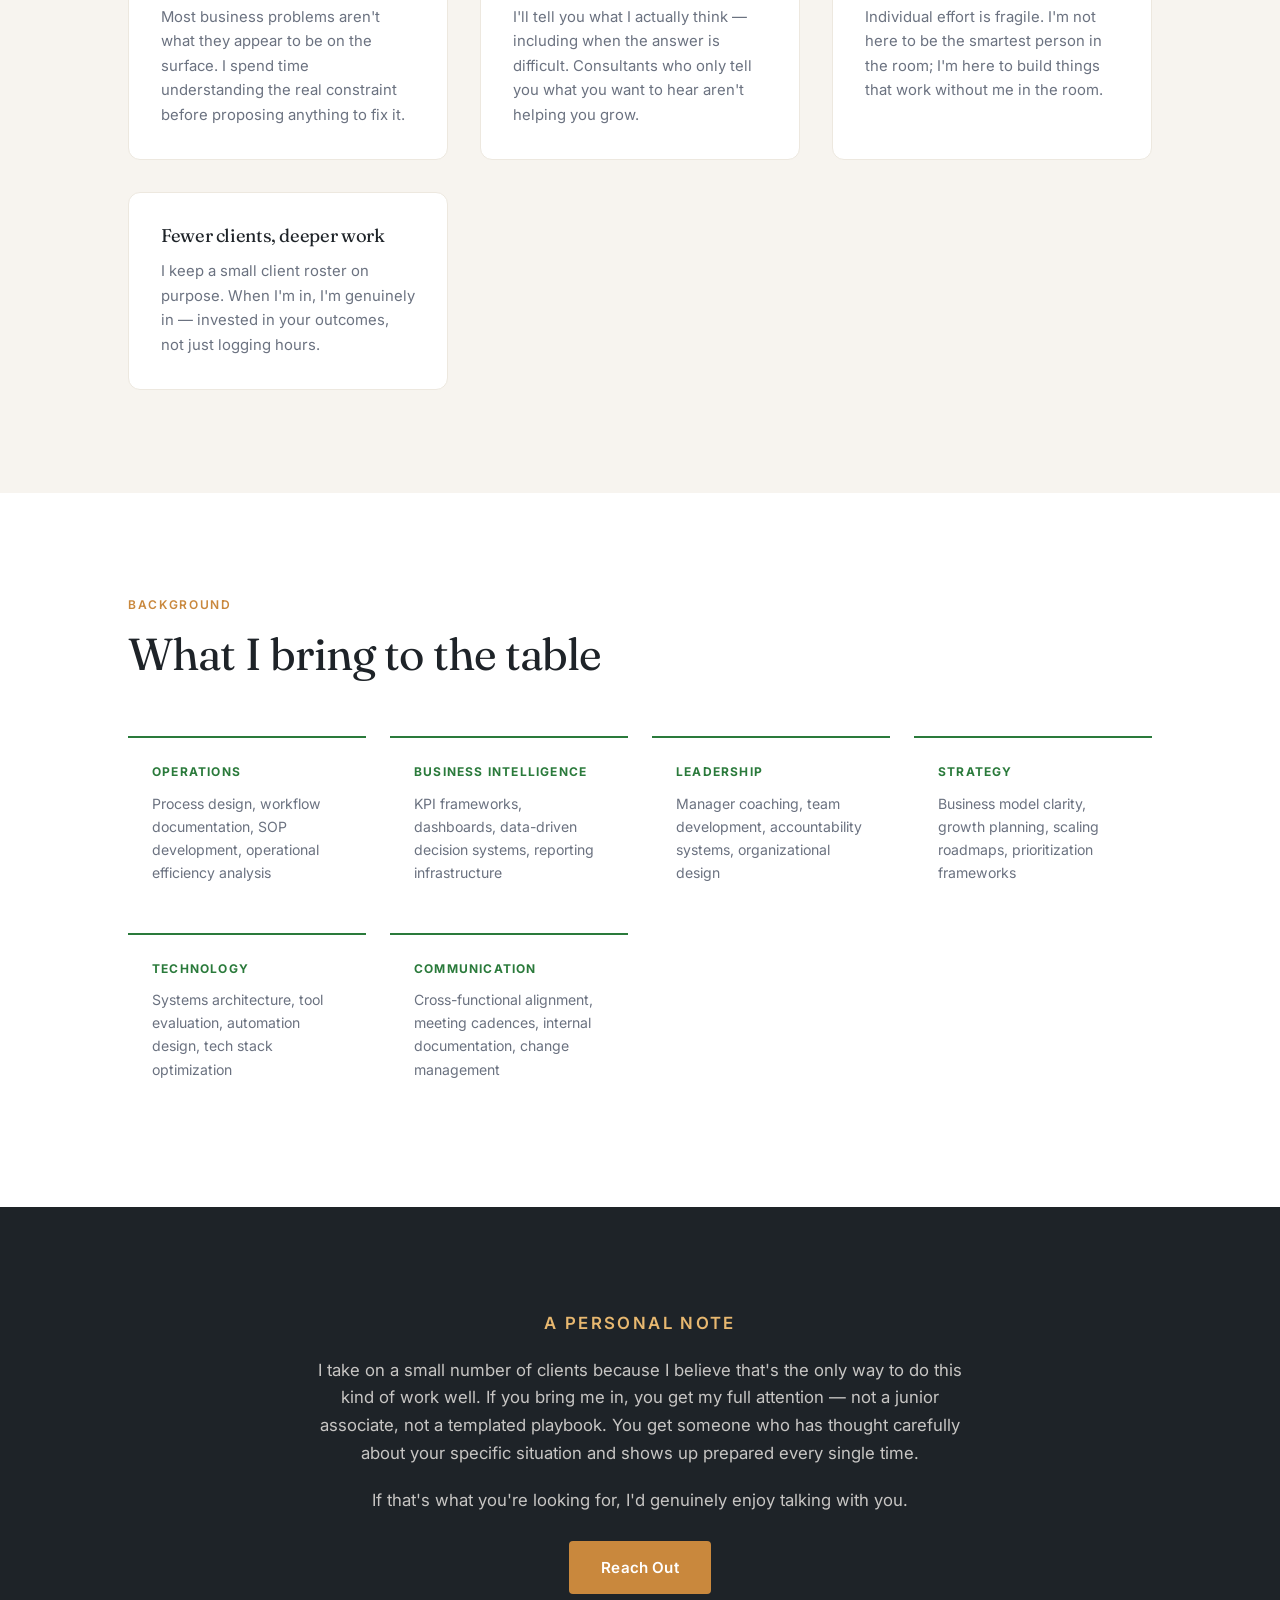
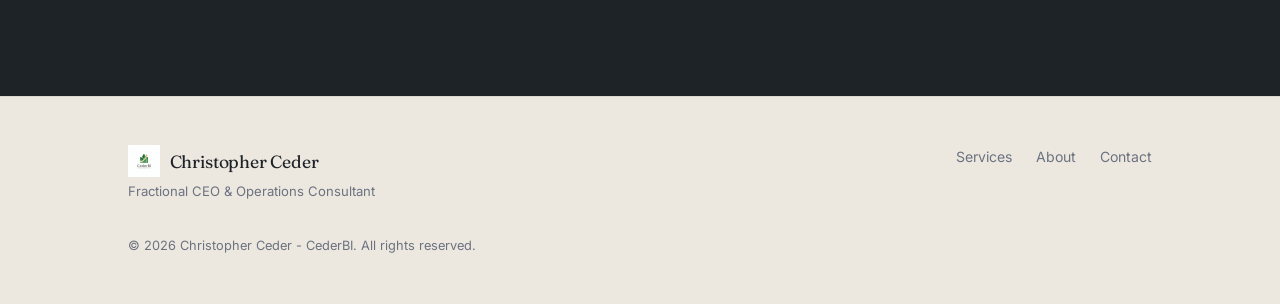
==== commit 7ef16197: "Update about.html" ====
--- a/about.html
+++ b/about.html
@@ -870,7 +870,7 @@
       <div class="container">
         <div class="about-full-grid">
           <div class="about-full-img">
-            <div class="img-frame large"><span>Your Photo Here</span></div>
+            <img src="headshot-about.jpg" alt="Christopher Ceder" class="img-frame large" />
           </div>
           <div class="about-full-text">
             <h2>The kind of partner you didn't know you could hire</h2>
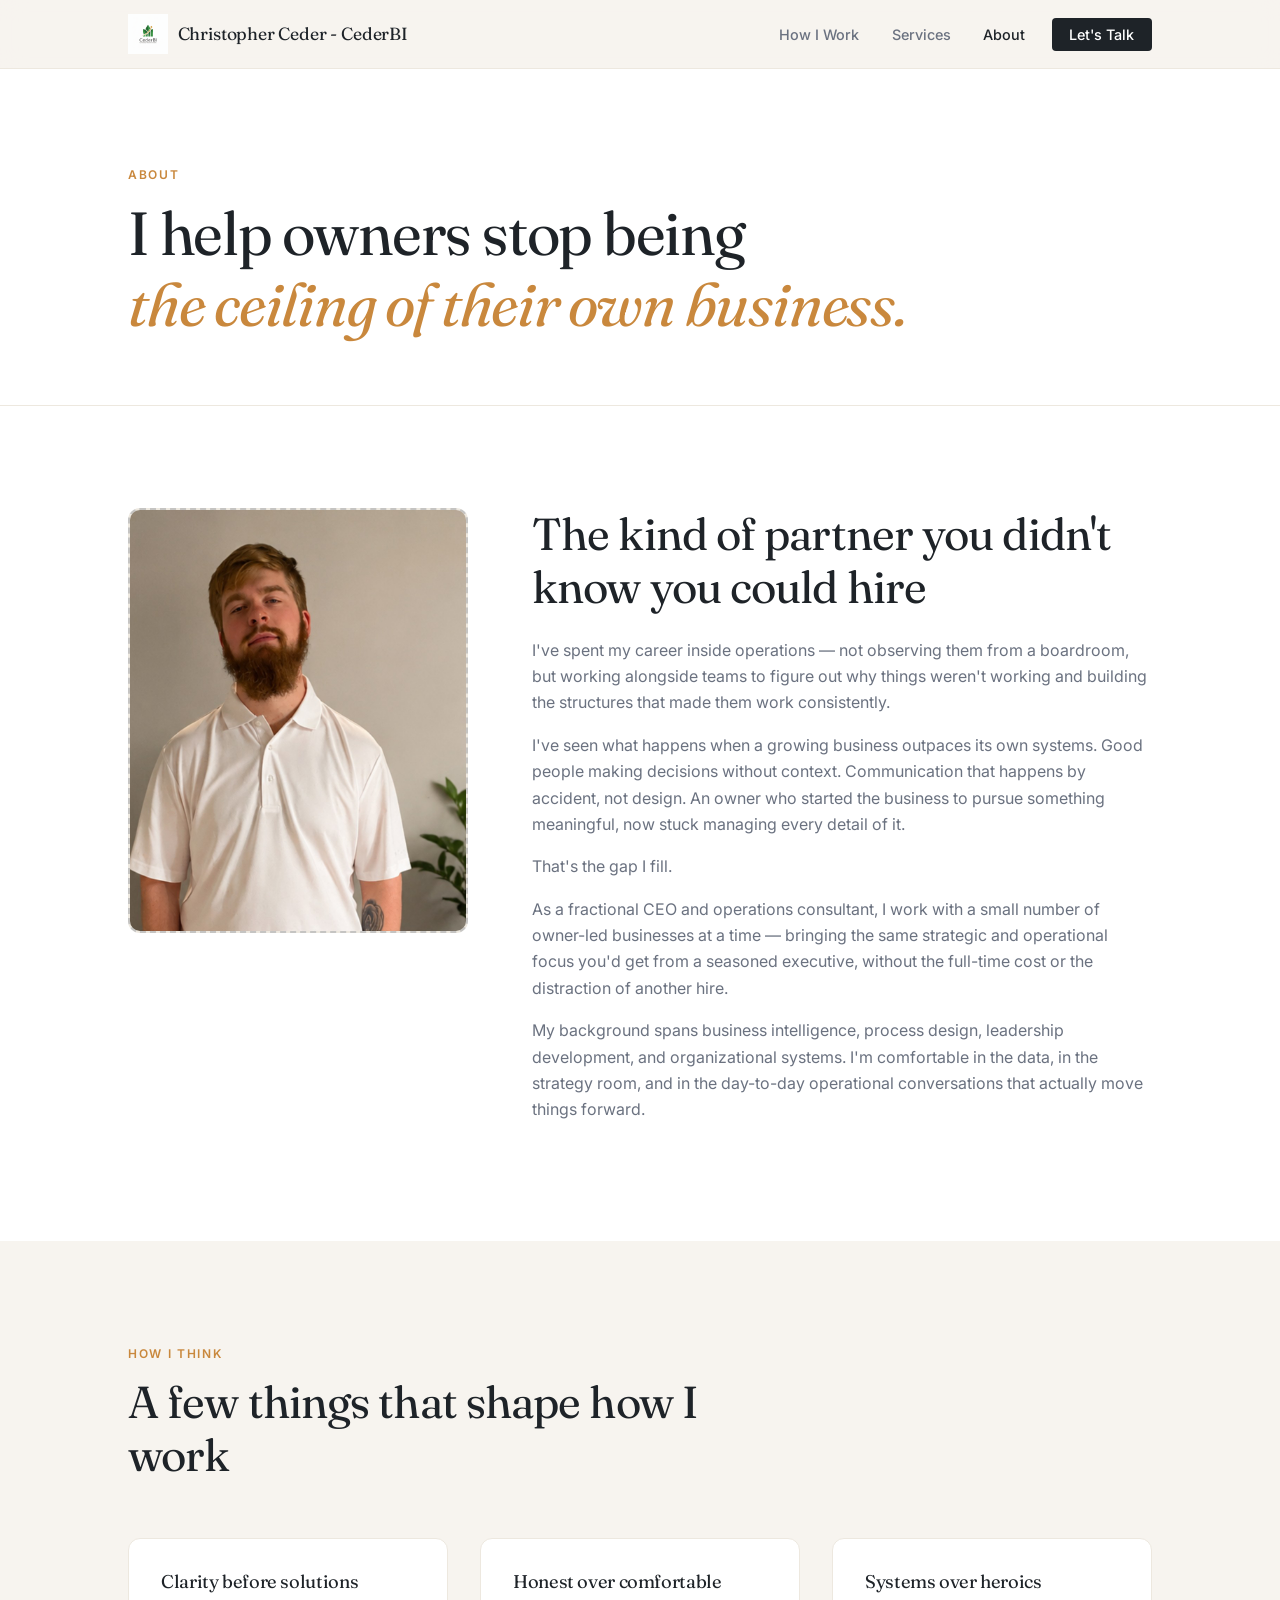
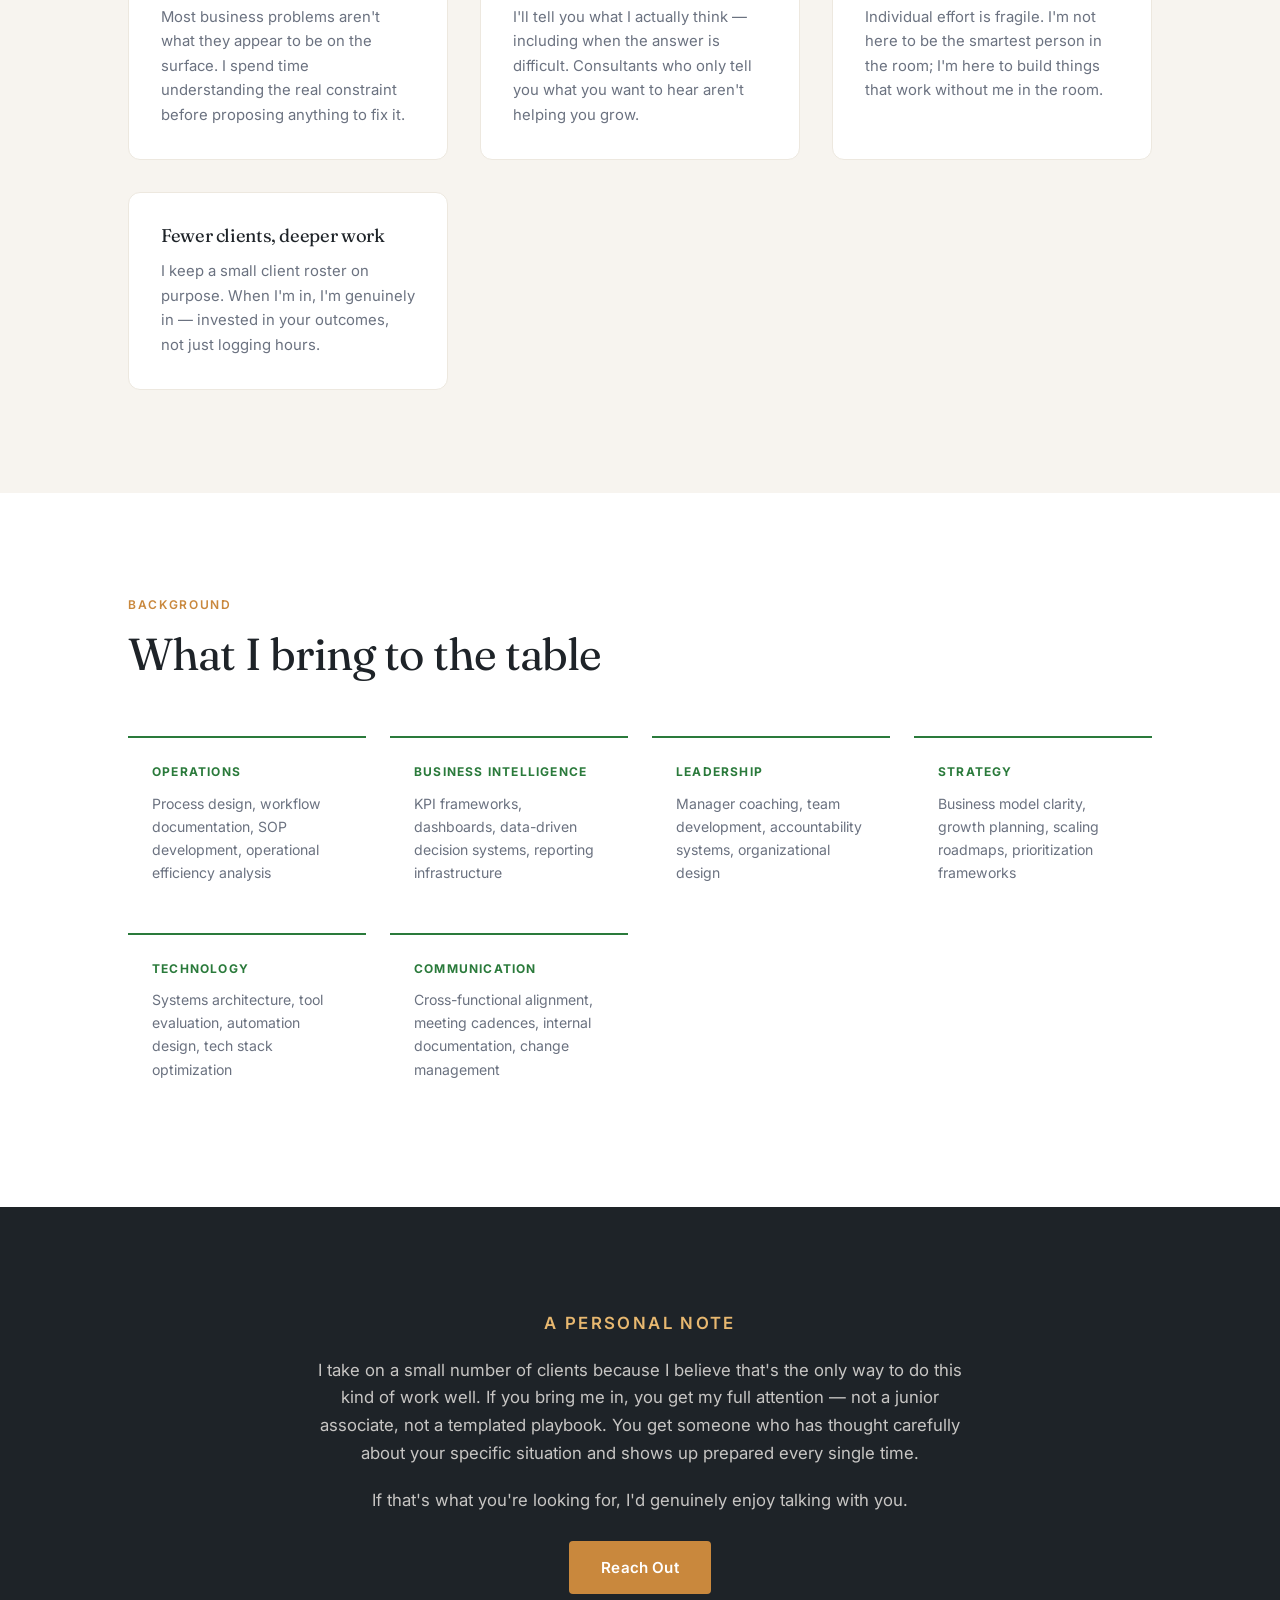
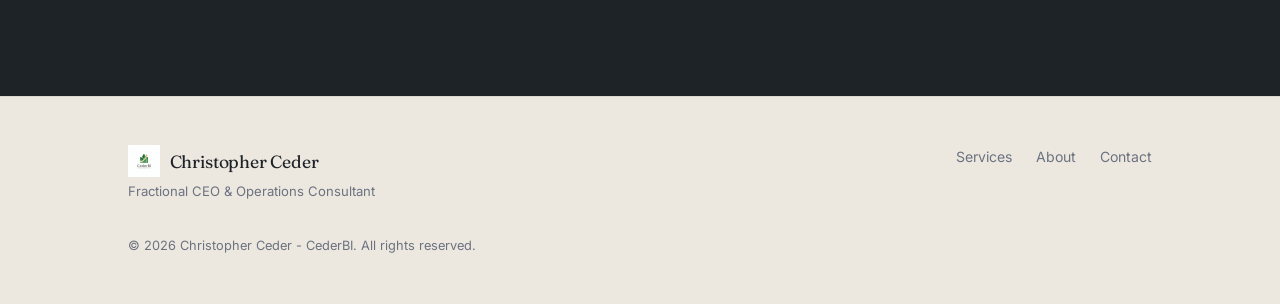
==== commit 77b7047e: "Update about.html Added a schema" ====
--- a/about.html
+++ b/about.html
@@ -838,6 +838,27 @@
 .tension { background: var(--green); }
 
   </style>
+  <script type="application/ld+json">
+{
+  "@context": "https://schema.org",
+  "@type": "ProfessionalService",
+  "@id": "https://cederbi.com/#organization",
+  "name": "Christopher Ceder - CederBI",
+  "alternateName": "CederBI",
+  "url": "https://cederbi.com",
+  "logo": "https://cederbi.com/logo.png",
+  "image": "https://cederbi.com/logo.png",
+  "telephone": "+15125405634",
+  "description": "Christopher Ceder helps business owners regain control through smarter operations, leadership development, and accountability. Fractional CEO & consulting services.",
+  "areaServed": [
+    { "@type": "City", "name": "Killeen", "containedInPlace": { "@type": "State", "name": "Texas" } },
+    { "@type": "City", "name": "Austin", "containedInPlace": { "@type": "State", "name": "Texas" } },
+    { "@type": "City", "name": "Omaha", "containedInPlace": { "@type": "State", "name": "Nebraska" } },
+    { "@type": "City", "name": "Council Bluffs", "containedInPlace": { "@type": "State", "name": "Iowa" } }
+  ],
+  "sameAs": []
+}
+</script>
 </head>
 <body>
   <header class="nav-wrap" id="nav">
